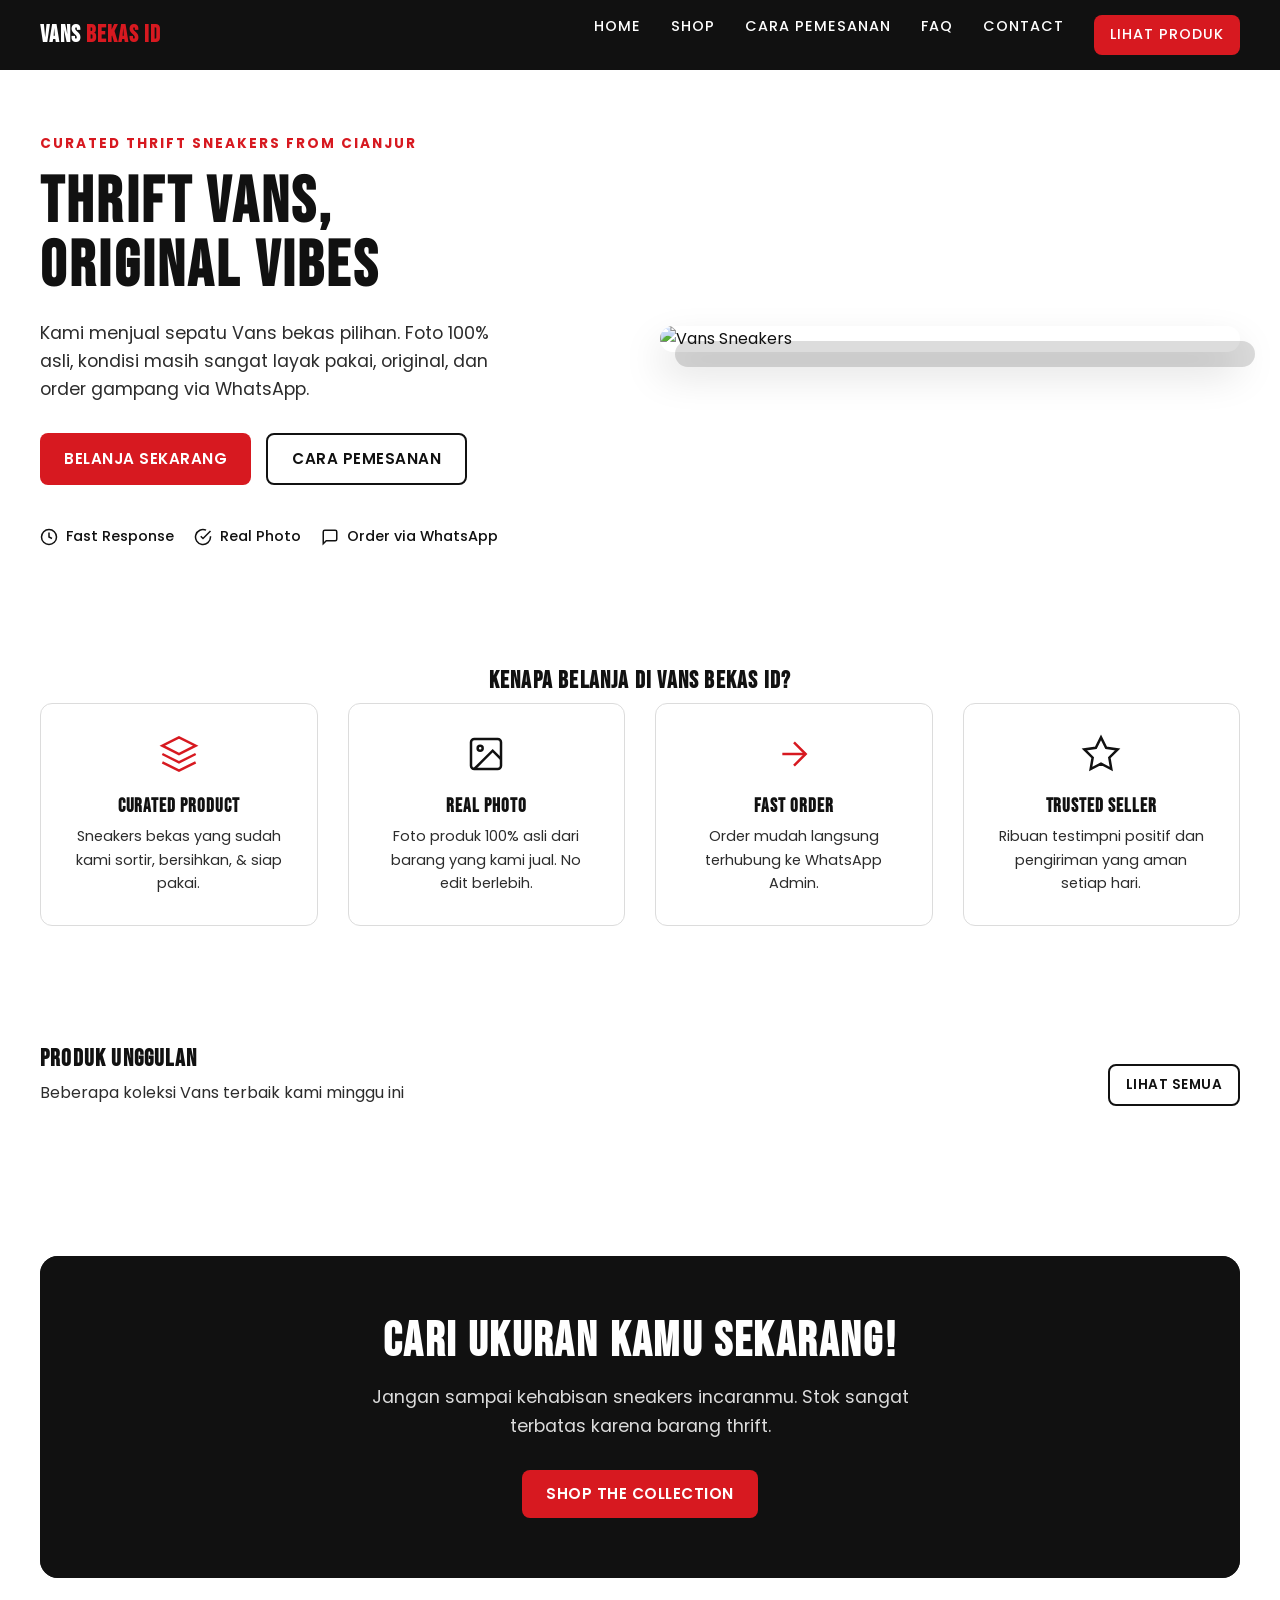
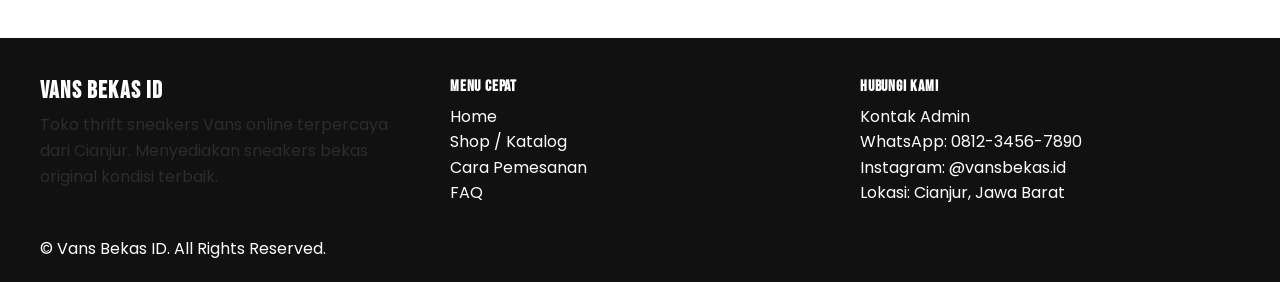
==== index.html @ f14b7392 "first commit" ====
<!DOCTYPE html>
<html lang="id">
<head>
    <meta charset="UTF-8">
    <meta name="viewport" content="width=device-width, initial-scale=1.0">
    <title>Vans Bekas ID | Thrift Vans, Original Vibes</title>
    <!-- CSS -->
    <link rel="stylesheet" href="css/style.css">
    <!-- Alpine JS -->
    <script defer src="https://cdn.jsdelivr.net/npm/alpinejs@3.x.x/dist/cdn.min.js"></script>
</head>
<body x-data="storeApp()" x-init="init()">

    <!-- Navbar -->
    <nav class="navbar">
        <div class="container">
            <a href="index.html" class="nav-logo">VANS <span>BEKAS ID</span></a>
            <div class="nav-links" :class="{'active': isMobileMenuOpen}">
                <a href="index.html">Home</a>
                <a href="shop.html">Shop</a>
                <a href="cara-pemesanan.html">Cara Pemesanan</a>
                <a href="faq.html">FAQ</a>
                <a href="contact.html">Contact</a>
                <a href="shop.html" class="btn btn-primary btn-sm">Lihat Produk</a>
            </div>
            <button class="mobile-menu-btn" @click="isMobileMenuOpen = !isMobileMenuOpen">
                <svg x-show="!isMobileMenuOpen" xmlns="http://www.w3.org/2000/svg" width="24" height="24" viewBox="0 0 24 24" fill="none" stroke="currentColor" stroke-width="2" stroke-linecap="round" stroke-linejoin="round"><line x1="3" y1="12" x2="21" y2="12"></line><line x1="3" y1="6" x2="21" y2="6"></line><line x1="3" y1="18" x2="21" y2="18"></line></svg>
                <svg x-show="isMobileMenuOpen" style="display:none;" xmlns="http://www.w3.org/2000/svg" width="24" height="24" viewBox="0 0 24 24" fill="none" stroke="currentColor" stroke-width="2" stroke-linecap="round" stroke-linejoin="round"><line x1="18" y1="6" x2="6" y2="18"></line><line x1="6" y1="6" x2="18" y2="18"></line></svg>
            </button>
        </div>
    </nav>

    <!-- Hero Section -->
    <section class="section" style="padding-top: 60px;">
        <div class="container" style="display: grid; grid-template-columns: repeat(auto-fit, minmax(300px, 1fr)); gap: 40px; align-items: center;">
            <div class="hero-content">
                <span style="font-size: 0.85rem; font-weight: bold; letter-spacing: 2px; color: var(--color-red);">CURATED THRIFT SNEAKERS FROM CIANJUR</span>
                <h1 style="font-size: 4rem; line-height: 1; margin: 15px 0 20px;">THRIFT VANS,<br>ORIGINAL VIBES</h1>
                <p style="font-size: 1.1rem; margin-bottom: 30px; max-width: 450px;">
                    Kami menjual sepatu Vans bekas pilihan. Foto 100% asli, kondisi masih sangat layak pakai, original, dan order gampang via WhatsApp.
                </p>
                <div style="display: flex; gap: 15px; margin-bottom: 40px; flex-wrap: wrap;">
                    <a href="shop.html" class="btn btn-primary">Belanja Sekarang</a>
                    <a href="cara-pemesanan.html" class="btn btn-outline">Cara Pemesanan</a>
                </div>
                
                <div style="display: flex; gap: 20px; flex-wrap: wrap;">
                    <div style="display: flex; align-items: center; gap: 8px; font-size: 0.9rem; font-weight: 500;">
                        <svg xmlns="http://www.w3.org/2000/svg" width="18" height="18" viewBox="0 0 24 24" fill="none" stroke="currentColor" stroke-width="2"><circle cx="12" cy="12" r="10"></circle><polyline points="12 6 12 12 16 14"></polyline></svg> Fast Response
                    </div>
                    <div style="display: flex; align-items: center; gap: 8px; font-size: 0.9rem; font-weight: 500;">
                        <svg xmlns="http://www.w3.org/2000/svg" width="18" height="18" viewBox="0 0 24 24" fill="none" stroke="currentColor" stroke-width="2"><path d="M22 11.08V12a10 10 0 1 1-5.93-9.14"></path><polyline points="22 4 12 14.01 9 11.01"></polyline></svg> Real Photo
                    </div>
                    <div style="display: flex; align-items: center; gap: 8px; font-size: 0.9rem; font-weight: 500;">
                        <svg xmlns="http://www.w3.org/2000/svg" width="18" height="18" viewBox="0 0 24 24" fill="none" stroke="currentColor" stroke-width="2"><path d="M21 15a2 2 0 0 1-2 2H7l-4 4V5a2 2 0 0 1 2-2h14a2 2 0 0 1 2 2z"></path></svg> Order via WhatsApp
                    </div>
                </div>
            </div>
            
            <div class="hero-image" style="position: relative;">
                <div style="position: absolute; width: 100%; height: 100%; background: var(--color-light-gray); transform: translate(15px, 15px); border-radius: var(--radius-lg); z-index: -1;"></div>
                <img src="https://images.unsplash.com/photo-1525966222134-fcfa99b8ae77?ixlib=rb-4.0.3&auto=format&fit=crop&w=800&q=80" alt="Vans Sneakers" style="border-radius: var(--radius-lg); width: 100%; object-fit: cover; box-shadow: var(--shadow-lg);">
            </div>
        </div>
    </section>

    <!-- Why Choose Us -->
    <section class="section" style="background-color: white;">
        <div class="container text-center">
            <h2 class="mb-3">Kenapa Belanja di Vans Bekas ID?</h2>
            
            <div style="display: grid; grid-template-columns: repeat(auto-fit, minmax(220px, 1fr)); gap: 30px;">
                <div style="padding: 30px; border: 1px solid var(--color-light-gray); border-radius: var(--radius-md);">
                    <svg style="margin-bottom: 15px; color: var(--color-red);" xmlns="http://www.w3.org/2000/svg" width="40" height="40" viewBox="0 0 24 24" fill="none" stroke="currentColor" stroke-width="1.5"><path d="M12 2L2 7l10 5 10-5-10-5z"></path><path d="M2 17l10 5 10-5"></path><path d="M2 12l10 5 10-5"></path></svg>
                    <h3 style="font-size: 1.2rem;">Curated Product</h3>
                    <p style="font-size: 0.9rem;">Sneakers bekas yang sudah kami sortir, bersihkan, & siap pakai.</p>
                </div>
                
                <div style="padding: 30px; border: 1px solid var(--color-light-gray); border-radius: var(--radius-md);">
                    <svg style="margin-bottom: 15px; color: var(--color-black);" xmlns="http://www.w3.org/2000/svg" width="40" height="40" viewBox="0 0 24 24" fill="none" stroke="currentColor" stroke-width="1.5"><rect x="3" y="3" width="18" height="18" rx="2" ry="2"></rect><circle cx="8.5" cy="8.5" r="1.5"></circle><polyline points="21 15 16 10 5 21"></polyline></svg>
                    <h3 style="font-size: 1.2rem;">Real Photo</h3>
                    <p style="font-size: 0.9rem;">Foto produk 100% asli dari barang yang kami jual. No edit berlebih.</p>
                </div>
                
                <div style="padding: 30px; border: 1px solid var(--color-light-gray); border-radius: var(--radius-md);">
                    <svg style="margin-bottom: 15px; color: var(--color-red);" xmlns="http://www.w3.org/2000/svg" width="40" height="40" viewBox="0 0 24 24" fill="none" stroke="currentColor" stroke-width="1.5"><path d="M5 12h14"></path><path d="M12 5l7 7-7 7"></path></svg>
                    <h3 style="font-size: 1.2rem;">Fast Order</h3>
                    <p style="font-size: 0.9rem;">Order mudah langsung terhubung ke WhatsApp Admin.</p>
                </div>
                
                <div style="padding: 30px; border: 1px solid var(--color-light-gray); border-radius: var(--radius-md);">
                    <svg style="margin-bottom: 15px; color: var(--color-black);" xmlns="http://www.w3.org/2000/svg" width="40" height="40" viewBox="0 0 24 24" fill="none" stroke="currentColor" stroke-width="1.5"><polygon points="12 2 15.09 8.26 22 9.27 17 14.14 18.18 21.02 12 17.77 5.82 21.02 7 14.14 2 9.27 8.91 8.26 12 2"></polygon></svg>
                    <h3 style="font-size: 1.2rem;">Trusted Seller</h3>
                    <p style="font-size: 0.9rem;">Ribuan testimpni positif dan pengiriman yang aman setiap hari.</p>
                </div>
            </div>
        </div>
    </section>

    <!-- Featured Products -->
    <section class="section">
        <div class="container">
            <div style="display: flex; justify-content: space-between; align-items: flex-end; margin-bottom: 30px;">
                <div>
                    <h2>Produk Unggulan</h2>
                    <p>Beberapa koleksi Vans terbaik kami minggu ini</p>
                </div>
                <a href="shop.html" class="btn btn-outline btn-sm">Lihat Semua</a>
            </div>
            
            <div style="display: grid; grid-template-columns: repeat(auto-fill, minmax(250px, 1fr)); gap: 25px;">
                <!-- Repeat Start 4 Products -->
                <template x-for="product in products.slice(0, 4)" :key="product.id">
                    <div class="product-card">
                        <div class="product-image-wrapper">
                            <span class="badge" :class="product.status === 'READY' ? 'ready' : 'sold'" x-text="product.status"></span>
                            <img :src="product.image" :alt="product.name">
                        </div>
                        <div class="product-model" x-text="product.model"></div>
                        <h3 class="product-title" x-text="product.name"></h3>
                        
                        <div class="product-meta">
                            <div><small>Size</small><span x-text="product.size"></span></div>
                            <div><small>Kondisi</small><span x-text="product.condition"></span></div>
                        </div>
                        
                        <div class="product-price" x-text="formatPrice(product.price)"></div>
                        
                        <div class="product-actions">
                            <!-- Direct to Shop page -->
                            <a href="shop.html" class="btn btn-outline" style="width: 100%;">Lihat di Shop</a>
                        </div>
                    </div>
                </template>
                <!-- Repeat End -->
            </div>
        </div>
    </section>

    <!-- CTA Banner -->
    <section class="section">
        <div class="container">
            <div style="background-color: var(--color-black); color: white; border-radius: var(--radius-lg); padding: 60px 40px; text-align: center; background-image: url('https://images.unsplash.com/photo-1529810313688-44ea1c2d81d3?ixlib=rb-4.0.3&auto=format&fit=crop&w=1600&q=80'); background-size: cover; background-position: center; position: relative; z-index: 1;">
                <div style="position: absolute; top: 0; left: 0; width: 100%; height: 100%; background-color: rgba(17,17,17, 0.85); border-radius: var(--radius-lg); z-index: -1;"></div>
                <h2 style="font-size: 3rem; margin-bottom: 15px; color: white;">CARI UKURAN KAMU SEKARANG!</h2>
                <p style="font-size: 1.1rem; color: var(--color-light-gray); max-width: 600px; margin: 0 auto 30px;">Jangan sampai kehabisan sneakers incaranmu. Stok sangat terbatas karena barang thrift.</p>
                <a href="shop.html" class="btn btn-primary">SHOP THE COLLECTION</a>
            </div>
        </div>
    </section>

    <!-- Footer -->
    <footer>
        <div class="container">
            <div class="footer-grid">
                <div class="footer-brand">
                    <h2>VANS <span>BEKAS ID</span></h2>
                    <p>Toko thrift sneakers Vans online terpercaya dari Cianjur. Menyediakan sneakers bekas original kondisi terbaik.</p>
                </div>
                
                <div class="footer-links">
                    <h4>Menu Cepat</h4>
                    <ul>
                        <li><a href="index.html">Home</a></li>
                        <li><a href="shop.html">Shop / Katalog</a></li>
                        <li><a href="cara-pemesanan.html">Cara Pemesanan</a></li>
                        <li><a href="faq.html">FAQ</a></li>
                    </ul>
                </div>
                
                <div class="footer-links">
                    <h4>Hubungi Kami</h4>
                    <ul>
                        <li><a href="contact.html">Kontak Admin</a></li>
                        <li><a href="#">WhatsApp: 0812-3456-7890</a></li>
                        <li><a href="#">Instagram: @vansbekas.id</a></li>
                        <li><a href="#">Lokasi: Cianjur, Jawa Barat</a></li>
                    </ul>
                </div>
            </div>
            
            <div class="footer-bottom">
                &copy; <span x-text="new Date().getFullYear()"></span> Vans Bekas ID. All Rights Reserved.
            </div>
        </div>
    </footer>

    <!-- Scripts -->
    <script src="js/products.js"></script>
    <script src="js/app.js"></script>
</body>
</html>
---- css/style.css ----
/* 
  Vans Bekas ID - Global Stylesheet
  Clean Vintage Streetwear Store
  Mobile-First Design
*/

@import url('https://fonts.googleapis.com/css2?family=Bebas+Neue&family=Poppins:wght@300;400;500;600;700&display=swap');

:root {
  --color-black: #111111;
  --color-bone: #F7F4EE;
  --color-red: #D71920;
  --color-white: #ffffff;
  --color-dark-gray: #2C2C2C;
  --color-light-gray: #DCDCDC;
  --color-offwhite: #F9F9F9;
  
  --font-heading: 'Bebas Neue', sans-serif;
  --font-body: 'Poppins', sans-serif;
  
  --radius-sm: 8px;
  --radius-md: 12px;
  --radius-lg: 18px;
  
  --shadow-sm: 0 4px 6px rgba(0, 0, 0, 0.05);
  --shadow-md: 0 10px 20px rgba(0, 0, 0, 0.08);
  --shadow-lg: 0 20px 40px rgba(0, 0, 0, 0.15);
  --shadow-floating: 0 10px 30px rgba(0, 0, 0, 0.2);
  
  --nav-height: 70px;
}

/* Base Reset */
*, *::before, *::after {
  box-sizing: border-box;
  margin: 0;
  padding: 0;
}

html, body {
  overflow-x: hidden;
  scroll-behavior: smooth;
}

body {
  font-family: var(--font-body);
  background-color: var(--color-white);
  color: var(--color-black);
  line-height: 1.6;
  -webkit-font-smoothing: antialiased;
}

h1, h2, h3, h4, h5, h6 {
  font-family: var(--font-heading);
  line-height: 1.1;
  text-transform: uppercase;
  letter-spacing: 0.05em;
  margin-bottom: 0.5rem;
}

p {
  color: var(--color-dark-gray);
}

a {
  color: inherit;
  text-decoration: none;
  transition: all 0.3s ease;
}

img {
  max-width: 100%;
  height: auto;
  display: block;
  object-fit: cover;
}

ul {
  list-style: none;
}

button, input, select, textarea {
  font-family: inherit;
}

button {
  cursor: pointer;
  border: none;
  background: none;
}

/* Layout Containers */
.container {
  width: min(100% - 24px, 1200px);
  margin-inline: auto;
}

.section {
  padding: 40px 0;
}

.pt-0 { padding-top: 0 !important; }
.mb-1 { margin-bottom: 1rem !important; }
.mb-2 { margin-bottom: 2rem !important; }
.mb-4 { margin-bottom: 3rem !important; }
.mt-2 { margin-top: 2rem !important; }
.text-center { text-align: center; }
.bg-offwhite { background-color: var(--color-bone); }

/* Buttons */
.btn {
  display: inline-flex;
  align-items: center;
  justify-content: center;
  padding: 12px 24px;
  font-weight: 600;
  font-size: 0.95rem;
  border-radius: var(--radius-sm);
  transition: all 0.3s ease;
  text-transform: uppercase;
  letter-spacing: 0.5px;
  min-height: 48px; /* Mobile friendly */
}

.btn-primary {
  background-color: var(--color-red);
  color: white;
}

.btn-primary:hover {
  background-color: #b0141a;
  transform: translateY(-2px);
}

.btn-black {
  background-color: var(--color-black);
  color: white;
}

.btn-black:hover {
  background-color: #333;
  transform: translateY(-2px);
}

.btn-outline {
  border: 2px solid var(--color-black);
  color: var(--color-black);
  background-color: transparent;
}

.btn-outline:hover {
  background-color: var(--color-black);
  color: white;
}

.btn-sm {
  padding: 8px 16px;
  font-size: 0.85rem;
  min-height: 38px;
}

.btn-full {
  width: 100%;
}

/* Badges */
.badge {
  padding: 4px 10px;
  font-size: 0.7rem;
  font-weight: bold;
  border-radius: 4px;
  text-transform: uppercase;
}
.badge.ready { background-color: var(--color-black); color: white; }
.badge.sold { background-color: var(--color-red); color: white; }

/* Navbar */
.navbar {
  position: sticky;
  top: 0;
  background-color: var(--color-black);
  color: white;
  z-index: 1000;
  height: var(--nav-height);
  display: flex;
  align-items: center;
}

.navbar .container {
  display: flex;
  justify-content: space-between;
  align-items: center;
}

.nav-actions {
  display: flex;
  align-items: center;
  gap: 15px;
}

.nav-logo {
  font-family: var(--font-heading);
  font-size: 1.5rem;
  font-weight: bold;
  letter-spacing: 1px;
}
.nav-logo span { color: var(--color-red); }

.nav-links {
  position: fixed;
  top: 0;
  left: -100%;
  width: 80%;
  height: 100vh;
  background-color: var(--color-black);
  display: flex;
  flex-direction: column;
  padding: 80px 30px;
  gap: 20px;
  transition: left 0.3s ease;
  z-index: 1100;
  box-shadow: 10px 0 30px rgba(0,0,0,0.5);
}

.nav-links.active {
  left: 0;
}

.nav-links a {
  font-size: 1.4rem;
  font-family: var(--font-heading);
  font-weight: 500;
  text-transform: uppercase;
  color: white;
  letter-spacing: 1px;
}

.nav-overlay {
  position: fixed;
  top: 0; left: 0; width: 100%; height: 100%;
  background: rgba(0,0,0,0.7);
  z-index: 1050;
  display: none;
}
.nav-overlay.active { display: block; }

.mobile-menu-btn {
  display: block;
  color: white;
  z-index: 1200;
}

/* Hero Section */
.hero-section {
  background-color: var(--color-black);
  color: white;
  padding: 60px 0;
  text-align: center;
}

.hero-section h1 {
  font-size: 2.5rem;
  margin-bottom: 15px;
}

.hero-section p {
  color: var(--color-light-gray);
  max-width: 600px;
  margin: 0 auto;
  font-size: 0.95rem;
}

@media (min-width: 768px) {
  .hero-section { padding: 80px 0; }
  .hero-section h1 { font-size: 4rem; }
  .hero-section p { font-size: 1.1rem; }
}

/* Filters */
.filter-bar {
  background: white;
  padding: 20px;
  border-radius: var(--radius-md);
  border: 1px solid var(--color-light-gray);
  display: flex;
  flex-direction: column;
  gap: 15px;
  margin-bottom: 30px;
}

.filter-bar input, .filter-bar select {
  width: 100%;
  padding: 12px;
  border: 1px solid var(--color-light-gray);
  border-radius: var(--radius-sm);
  font-size: 16px; /* Prevent iOS zoom */
}

/* Product Grid */
.products-grid {
  display: grid;
  grid-template-columns: 1fr;
  gap: 20px;
}

.product-card {
  background: white;
  border: 1px solid var(--color-light-gray);
  border-radius: var(--radius-md);
  padding: 15px;
  display: flex;
  flex-direction: column;
  height: 100%;
  transition: transform 0.3s ease;
}

.product-image-wrapper {
  position: relative;
  aspect-ratio: 1/1;
  background-color: var(--color-offwhite);
  border-radius: var(--radius-sm);
  overflow: hidden;
  margin-bottom: 15px;
}

.product-image-wrapper img {
  width: 100%;
  height: 100%;
  object-fit: cover;
}

.product-title {
  font-size: 1.25rem;
  margin: 5px 0;
  line-height: 1.2;
}

.product-model {
  font-size: 0.75rem;
  color: var(--color-dark-gray);
  font-weight: 600;
}

.product-meta {
  display: flex;
  justify-content: space-between;
  font-size: 0.8rem;
  background: var(--color-bone);
  padding: 8px 12px;
  border-radius: 6px;
  margin-top: 10px;
}

.product-price {
  font-family: var(--font-heading);
  font-size: 1.5rem;
  color: var(--color-red);
  margin: 15px 0;
  margin-top: auto;
}

.product-actions {
  display: grid;
  grid-template-columns: 1fr 1fr;
  gap: 10px;
}

/* Checkout Layout */
.checkout-layout {
  display: grid;
  grid-template-columns: 1fr;
  gap: 20px;
}

.checkout-card {
  background: white;
  border: 1px solid var(--color-light-gray);
  border-radius: var(--radius-md);
  overflow: hidden;
}

.card-header {
  padding: 15px 20px;
  background: var(--color-bone);
  border-bottom: 1px solid var(--color-light-gray);
}

.card-body {
  padding: 20px;
}

.form-group {
  margin-bottom: 15px;
}

.form-group label {
  display: block;
  font-size: 0.85rem;
  font-weight: 600;
  margin-bottom: 6px;
}

.form-group input, .form-group textarea {
  width: 100%;
  padding: 12px;
  border: 1px solid var(--color-light-gray);
  border-radius: var(--radius-sm);
  font-size: 16px;
}

/* Map */
.map-container {
  height: 300px;
  width: 100%;
  background: #eee;
  border-radius: var(--radius-sm);
  margin-bottom: 15px;
  border: 1px solid var(--color-light-gray);
  position: relative;
  z-index: 1;
}

.map-status-overlay {
    position: absolute;
    top: 0; left: 0; width: 100%; height: 100%;
    background: rgba(255,255,255,0.7);
    z-index: 10;
    display: none;
    align-items: center;
    justify-content: center;
    backdrop-filter: blur(2px);
}

/* Order Summary */
.order-item {
  display: flex;
  gap: 12px;
  padding: 12px 0;
  border-bottom: 1px dashed var(--color-light-gray);
  position: relative;
}

.item-img {
  width: 60px;
  height: 60px;
  border-radius: 6px;
  object-fit: cover;
}

.item-info {
  flex: 1;
}

.item-info h4 {
  font-family: var(--font-body);
  font-size: 0.9rem;
  margin-bottom: 2px;
  text-transform: none;
}

/* Sidebar Cart */
.cart-panel {
  position: fixed;
  top: 0;
  right: -100%;
  width: 100%;
  height: 100%;
  background: white;
  z-index: 2000;
  display: flex;
  flex-direction: column;
  transition: right 0.3s ease;
}

.cart-panel.open {
  right: 0;
}

.cart-header {
  padding: 20px;
  background: var(--color-black);
  color: white;
  display: flex;
  justify-content: space-between;
  align-items: center;
}

.cart-body {
  flex: 1;
  padding: 20px;
  overflow-y: auto;
}

.cart-footer {
  padding: 20px;
  border-top: 1px solid var(--color-light-gray);
  background: var(--color-bone);
}

/* Toast */
.toast-card {
  position: fixed;
  bottom: 20px;
  left: 20px;
  right: 20px;
  background: white;
  padding: 15px;
  border-radius: var(--radius-md);
  box-shadow: var(--shadow-lg);
  display: flex;
  justify-content: space-between;
  align-items: center;
  z-index: 3000;
  border-left: 6px solid var(--color-red);
}

/* Floating Cart */
.floating-cart {
  position: fixed;
  bottom: 0;
  left: 0;
  width: 100%;
  background: var(--color-black);
  color: white;
  padding: 15px 20px;
  display: flex;
  justify-content: space-between;
  align-items: center;
  z-index: 900;
  transform: translateY(100%);
  transition: transform 0.3s ease;
}

.floating-cart.visible {
  transform: translateY(0);
}

/* Footer */
footer {
  background: var(--color-black);
  color: white;
  padding: 40px 0 20px;
  margin-top: auto;
}

.footer-grid {
  display: grid;
  grid-template-columns: 1fr;
  gap: 30px;
  margin-bottom: 30px;
}

/* BREAKPOINT >= 480px (Large Mobile) */
@media (min-width: 480px) {
  .section { padding: 60px 0; }
  .products-grid { grid-template-columns: repeat(2, 1fr); }
  .floating-cart {
    width: auto;
    left: auto;
    right: 20px;
    bottom: 20px;
    border-radius: var(--radius-md);
    gap: 30px;
  }
}

/* BREAKPOINT >= 768px (Tablet) */
@media (min-width: 768px) {
  .nav-links {
    position: static;
    flex-direction: row;
    height: auto;
    width: auto;
    padding: 0;
    gap: 30px;
    background: transparent;
    box-shadow: none;
  }
  .nav-links a { font-size: 0.9rem; font-family: var(--font-body); }
  .mobile-menu-btn { display: none; }
  .nav-overlay { display: none !important; }
  
  .filter-bar {
    flex-direction: row;
    flex-wrap: wrap;
  }
  .filter-bar div { flex: 1; min-width: 200px; }
  .filter-bar select { width: auto; }

  .products-grid { grid-template-columns: repeat(3, 1fr); }
  
  .footer-grid { grid-template-columns: repeat(3, 1fr); }
  
  .cart-panel {
    width: 400px;
    right: -400px;
  }
}

/* BREAKPOINT >= 1024px (Desktop) */
@media (min-width: 1024px) {
  .products-grid { grid-template-columns: repeat(4, 1fr); }
  
  .checkout-layout {
    grid-template-columns: 1.1fr 0.9fr;
    align-items: start;
  }
  
  .sticky-summary {
    position: sticky;
    top: calc(var(--nav-height) + 20px);
  }
}

/* Modal Desktop */
.modal-overlay {
  position: fixed;
  top: 0; left: 0; width: 100%; height: 100%;
  background: rgba(0,0,0,0.8);
  display: flex;
  align-items: center;
  justify-content: center;
  z-index: 2500;
  opacity: 0;
  visibility: hidden;
  transition: 0.3s;
}
.modal-overlay.open { opacity: 1; visibility: visible; }

.modal-content {
  background: white;
  width: min(100% - 40px, 900px);
  max-height: 90vh;
  border-radius: var(--radius-lg);
  overflow-y: auto;
  display: grid;
  grid-template-columns: 1fr;
}

@media (min-width: 768px) {
  .modal-content { grid-template-columns: 1fr 1fr; }
}

.modal-gallery { padding: 20px; background: var(--color-bone); }
.modal-details { padding: 30px; }
.modal-close { position: absolute; top: 15px; right: 15px; background: white; width: 40px; height: 40px; border-radius: 50%; display: flex; align-items: center; justify-content: center; box-shadow: var(--shadow-sm); z-index: 10; }
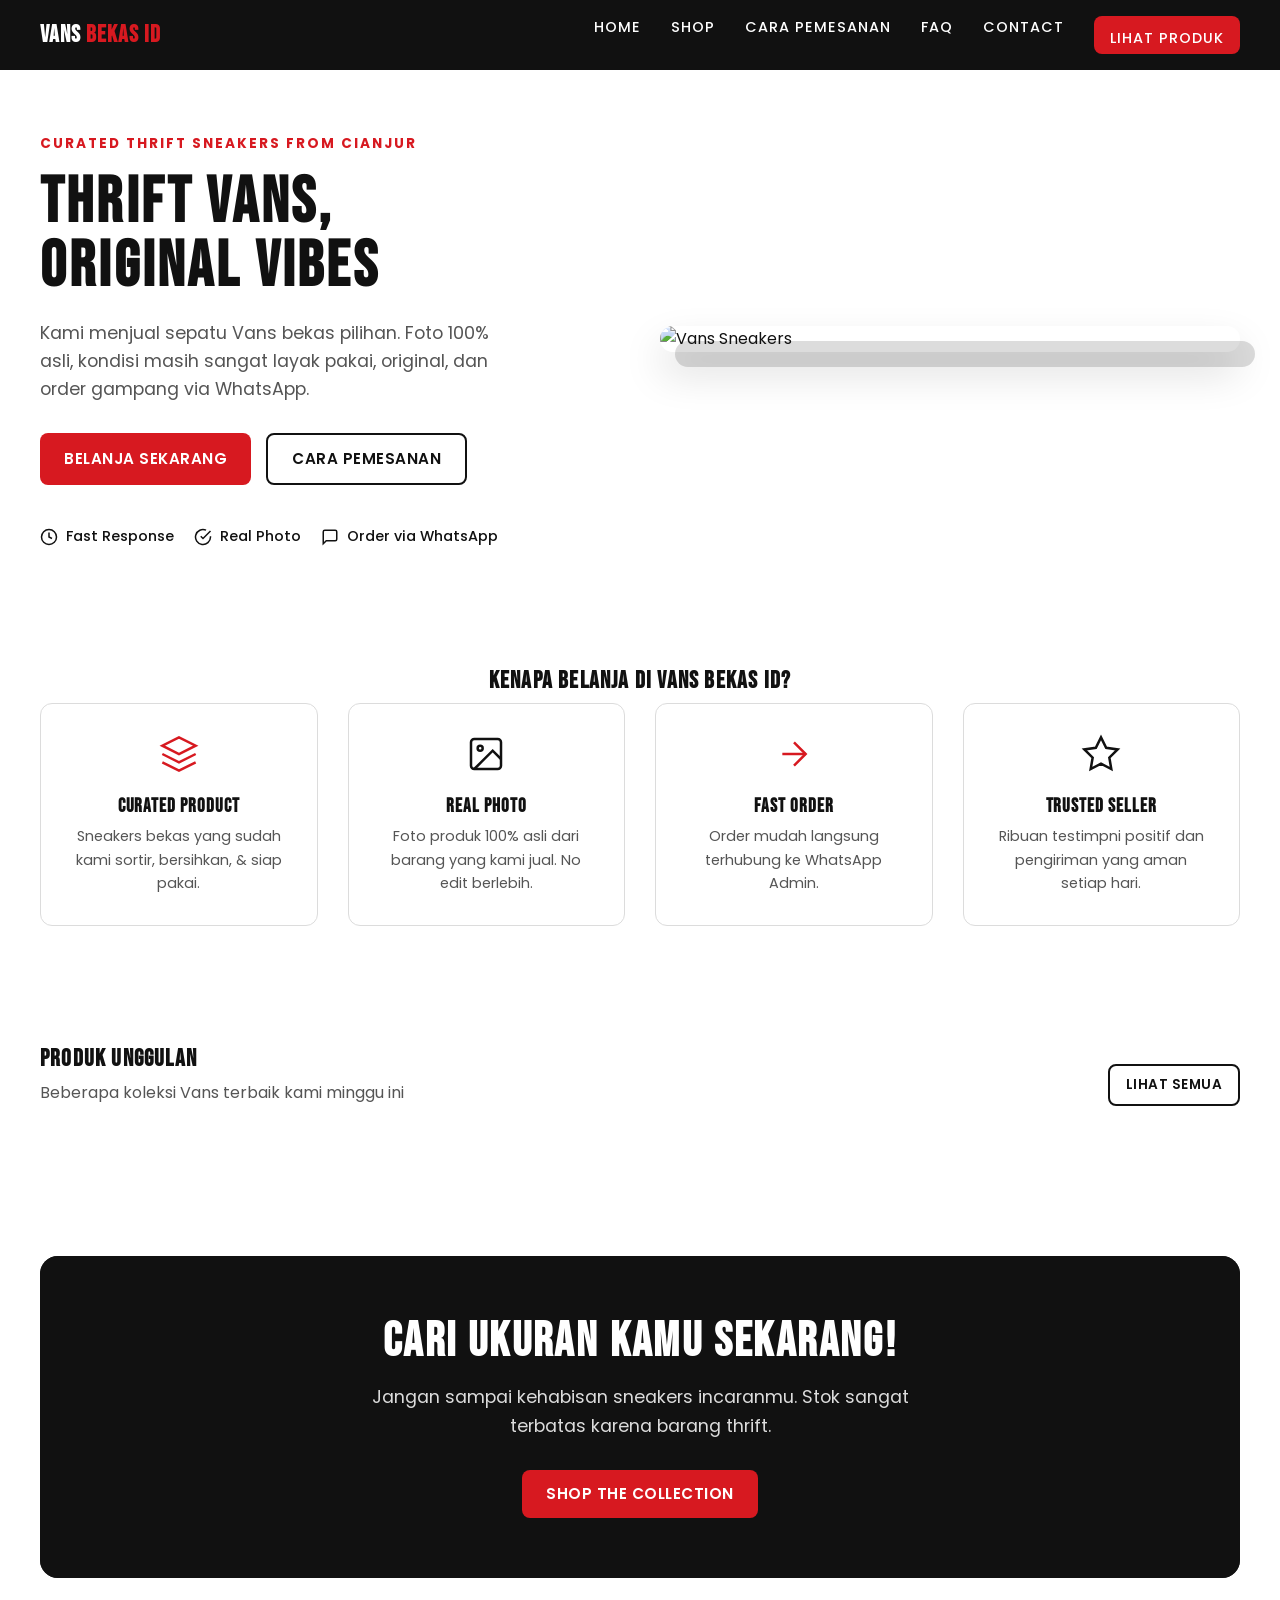
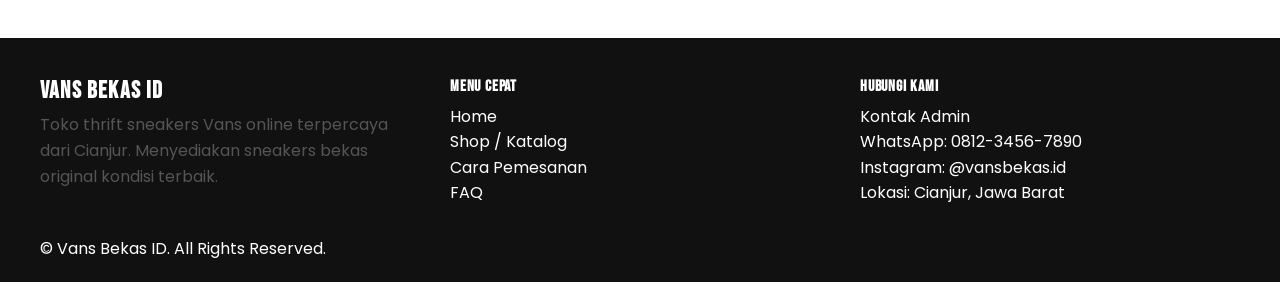
==== commit 1bf0b472: "Penyesuaian UI" ====
--- a/index.html
+++ b/index.html
@@ -1,5 +1,6 @@
 <!DOCTYPE html>
 <html lang="id">
+
 <head>
     <meta charset="UTF-8">
     <meta name="viewport" content="width=device-width, initial-scale=1.0">
@@ -9,57 +10,91 @@
     <!-- Alpine JS -->
     <script defer src="https://cdn.jsdelivr.net/npm/alpinejs@3.x.x/dist/cdn.min.js"></script>
 </head>
+
 <body x-data="storeApp()" x-init="init()">
+
+    <!-- Navbar Overlay -->
+    <div class="nav-overlay" :class="{'active': isMobileMenuOpen}" @click="closeMobileMenu()"></div>
 
     <!-- Navbar -->
     <nav class="navbar">
         <div class="container">
             <a href="index.html" class="nav-logo">VANS <span>BEKAS ID</span></a>
             <div class="nav-links" :class="{'active': isMobileMenuOpen}">
-                <a href="index.html">Home</a>
-                <a href="shop.html">Shop</a>
-                <a href="cara-pemesanan.html">Cara Pemesanan</a>
-                <a href="faq.html">FAQ</a>
-                <a href="contact.html">Contact</a>
-                <a href="shop.html" class="btn btn-primary btn-sm">Lihat Produk</a>
-            </div>
-            <button class="mobile-menu-btn" @click="isMobileMenuOpen = !isMobileMenuOpen">
-                <svg x-show="!isMobileMenuOpen" xmlns="http://www.w3.org/2000/svg" width="24" height="24" viewBox="0 0 24 24" fill="none" stroke="currentColor" stroke-width="2" stroke-linecap="round" stroke-linejoin="round"><line x1="3" y1="12" x2="21" y2="12"></line><line x1="3" y1="6" x2="21" y2="6"></line><line x1="3" y1="18" x2="21" y2="18"></line></svg>
-                <svg x-show="isMobileMenuOpen" style="display:none;" xmlns="http://www.w3.org/2000/svg" width="24" height="24" viewBox="0 0 24 24" fill="none" stroke="currentColor" stroke-width="2" stroke-linecap="round" stroke-linejoin="round"><line x1="18" y1="6" x2="6" y2="18"></line><line x1="6" y1="6" x2="18" y2="18"></line></svg>
+                <a href="index.html" @click="closeMobileMenu()">Home</a>
+                <a href="shop.html" @click="closeMobileMenu()">Shop</a>
+                <a href="cara-pemesanan.html" @click="closeMobileMenu()">Cara Pemesanan</a>
+                <a href="faq.html" @click="closeMobileMenu()">FAQ</a>
+                <a href="contact.html" @click="closeMobileMenu()">Contact</a>
+                <a href="shop.html" class="btn btn-primary btn-sm" @click="closeMobileMenu()">Lihat Produk</a>
+            </div>
+            <button class="mobile-menu-btn" @click="toggleMobileMenu()">
+                <svg x-show="!isMobileMenuOpen" xmlns="http://www.w3.org/2000/svg" width="24" height="24"
+                    viewBox="0 0 24 24" fill="none" stroke="currentColor" stroke-width="2" stroke-linecap="round"
+                    stroke-linejoin="round">
+                    <line x1="3" y1="12" x2="21" y2="12"></line>
+                    <line x1="3" y1="6" x2="21" y2="6"></line>
+                    <line x1="3" y1="18" x2="21" y2="18"></line>
+                </svg>
+                <svg x-show="isMobileMenuOpen" style="display:none;" xmlns="http://www.w3.org/2000/svg" width="24"
+                    height="24" viewBox="0 0 24 24" fill="none" stroke="currentColor" stroke-width="2"
+                    stroke-linecap="round" stroke-linejoin="round">
+                    <line x1="18" y1="6" x2="6" y2="18"></line>
+                    <line x1="6" y1="6" x2="18" y2="18"></line>
+                </svg>
             </button>
         </div>
     </nav>
 
     <!-- Hero Section -->
     <section class="section" style="padding-top: 60px;">
-        <div class="container" style="display: grid; grid-template-columns: repeat(auto-fit, minmax(300px, 1fr)); gap: 40px; align-items: center;">
+        <div class="container"
+            style="display: grid; grid-template-columns: repeat(auto-fit, minmax(300px, 1fr)); gap: 40px; align-items: center;">
             <div class="hero-content">
-                <span style="font-size: 0.85rem; font-weight: bold; letter-spacing: 2px; color: var(--color-red);">CURATED THRIFT SNEAKERS FROM CIANJUR</span>
+                <span
+                    style="font-size: 0.85rem; font-weight: bold; letter-spacing: 2px; color: var(--color-red);">CURATED
+                    THRIFT SNEAKERS FROM CIANJUR</span>
                 <h1 style="font-size: 4rem; line-height: 1; margin: 15px 0 20px;">THRIFT VANS,<br>ORIGINAL VIBES</h1>
                 <p style="font-size: 1.1rem; margin-bottom: 30px; max-width: 450px;">
-                    Kami menjual sepatu Vans bekas pilihan. Foto 100% asli, kondisi masih sangat layak pakai, original, dan order gampang via WhatsApp.
+                    Kami menjual sepatu Vans bekas pilihan. Foto 100% asli, kondisi masih sangat layak pakai, original,
+                    dan order gampang via WhatsApp.
                 </p>
                 <div style="display: flex; gap: 15px; margin-bottom: 40px; flex-wrap: wrap;">
                     <a href="shop.html" class="btn btn-primary">Belanja Sekarang</a>
                     <a href="cara-pemesanan.html" class="btn btn-outline">Cara Pemesanan</a>
                 </div>
-                
+
                 <div style="display: flex; gap: 20px; flex-wrap: wrap;">
                     <div style="display: flex; align-items: center; gap: 8px; font-size: 0.9rem; font-weight: 500;">
-                        <svg xmlns="http://www.w3.org/2000/svg" width="18" height="18" viewBox="0 0 24 24" fill="none" stroke="currentColor" stroke-width="2"><circle cx="12" cy="12" r="10"></circle><polyline points="12 6 12 12 16 14"></polyline></svg> Fast Response
+                        <svg xmlns="http://www.w3.org/2000/svg" width="18" height="18" viewBox="0 0 24 24" fill="none"
+                            stroke="currentColor" stroke-width="2">
+                            <circle cx="12" cy="12" r="10"></circle>
+                            <polyline points="12 6 12 12 16 14"></polyline>
+                        </svg> Fast Response
                     </div>
                     <div style="display: flex; align-items: center; gap: 8px; font-size: 0.9rem; font-weight: 500;">
-                        <svg xmlns="http://www.w3.org/2000/svg" width="18" height="18" viewBox="0 0 24 24" fill="none" stroke="currentColor" stroke-width="2"><path d="M22 11.08V12a10 10 0 1 1-5.93-9.14"></path><polyline points="22 4 12 14.01 9 11.01"></polyline></svg> Real Photo
+                        <svg xmlns="http://www.w3.org/2000/svg" width="18" height="18" viewBox="0 0 24 24" fill="none"
+                            stroke="currentColor" stroke-width="2">
+                            <path d="M22 11.08V12a10 10 0 1 1-5.93-9.14"></path>
+                            <polyline points="22 4 12 14.01 9 11.01"></polyline>
+                        </svg> Real Photo
                     </div>
                     <div style="display: flex; align-items: center; gap: 8px; font-size: 0.9rem; font-weight: 500;">
-                        <svg xmlns="http://www.w3.org/2000/svg" width="18" height="18" viewBox="0 0 24 24" fill="none" stroke="currentColor" stroke-width="2"><path d="M21 15a2 2 0 0 1-2 2H7l-4 4V5a2 2 0 0 1 2-2h14a2 2 0 0 1 2 2z"></path></svg> Order via WhatsApp
+                        <svg xmlns="http://www.w3.org/2000/svg" width="18" height="18" viewBox="0 0 24 24" fill="none"
+                            stroke="currentColor" stroke-width="2">
+                            <path d="M21 15a2 2 0 0 1-2 2H7l-4 4V5a2 2 0 0 1 2-2h14a2 2 0 0 1 2 2z"></path>
+                        </svg> Order via WhatsApp
                     </div>
                 </div>
             </div>
-            
+
             <div class="hero-image" style="position: relative;">
-                <div style="position: absolute; width: 100%; height: 100%; background: var(--color-light-gray); transform: translate(15px, 15px); border-radius: var(--radius-lg); z-index: -1;"></div>
-                <img src="https://images.unsplash.com/photo-1525966222134-fcfa99b8ae77?ixlib=rb-4.0.3&auto=format&fit=crop&w=800&q=80" alt="Vans Sneakers" style="border-radius: var(--radius-lg); width: 100%; object-fit: cover; box-shadow: var(--shadow-lg);">
+                <div
+                    style="position: absolute; width: 100%; height: 100%; background: var(--color-light-gray); transform: translate(15px, 15px); border-radius: var(--radius-lg); z-index: -1;">
+                </div>
+                <img src="https://images.unsplash.com/photo-1525966222134-fcfa99b8ae77?ixlib=rb-4.0.3&auto=format&fit=crop&w=800&q=80"
+                    alt="Vans Sneakers"
+                    style="border-radius: var(--radius-lg); width: 100%; object-fit: cover; box-shadow: var(--shadow-lg);">
             </div>
         </div>
     </section>
@@ -68,28 +103,48 @@
     <section class="section" style="background-color: white;">
         <div class="container text-center">
             <h2 class="mb-3">Kenapa Belanja di Vans Bekas ID?</h2>
-            
+
             <div style="display: grid; grid-template-columns: repeat(auto-fit, minmax(220px, 1fr)); gap: 30px;">
                 <div style="padding: 30px; border: 1px solid var(--color-light-gray); border-radius: var(--radius-md);">
-                    <svg style="margin-bottom: 15px; color: var(--color-red);" xmlns="http://www.w3.org/2000/svg" width="40" height="40" viewBox="0 0 24 24" fill="none" stroke="currentColor" stroke-width="1.5"><path d="M12 2L2 7l10 5 10-5-10-5z"></path><path d="M2 17l10 5 10-5"></path><path d="M2 12l10 5 10-5"></path></svg>
+                    <svg style="margin-bottom: 15px; color: var(--color-red);" xmlns="http://www.w3.org/2000/svg"
+                        width="40" height="40" viewBox="0 0 24 24" fill="none" stroke="currentColor" stroke-width="1.5">
+                        <path d="M12 2L2 7l10 5 10-5-10-5z"></path>
+                        <path d="M2 17l10 5 10-5"></path>
+                        <path d="M2 12l10 5 10-5"></path>
+                    </svg>
                     <h3 style="font-size: 1.2rem;">Curated Product</h3>
                     <p style="font-size: 0.9rem;">Sneakers bekas yang sudah kami sortir, bersihkan, & siap pakai.</p>
                 </div>
-                
+
                 <div style="padding: 30px; border: 1px solid var(--color-light-gray); border-radius: var(--radius-md);">
-                    <svg style="margin-bottom: 15px; color: var(--color-black);" xmlns="http://www.w3.org/2000/svg" width="40" height="40" viewBox="0 0 24 24" fill="none" stroke="currentColor" stroke-width="1.5"><rect x="3" y="3" width="18" height="18" rx="2" ry="2"></rect><circle cx="8.5" cy="8.5" r="1.5"></circle><polyline points="21 15 16 10 5 21"></polyline></svg>
+                    <svg style="margin-bottom: 15px; color: var(--color-black);" xmlns="http://www.w3.org/2000/svg"
+                        width="40" height="40" viewBox="0 0 24 24" fill="none" stroke="currentColor" stroke-width="1.5">
+                        <rect x="3" y="3" width="18" height="18" rx="2" ry="2"></rect>
+                        <circle cx="8.5" cy="8.5" r="1.5"></circle>
+                        <polyline points="21 15 16 10 5 21"></polyline>
+                    </svg>
                     <h3 style="font-size: 1.2rem;">Real Photo</h3>
-                    <p style="font-size: 0.9rem;">Foto produk 100% asli dari barang yang kami jual. No edit berlebih.</p>
-                </div>
-                
+                    <p style="font-size: 0.9rem;">Foto produk 100% asli dari barang yang kami jual. No edit berlebih.
+                    </p>
+                </div>
+
                 <div style="padding: 30px; border: 1px solid var(--color-light-gray); border-radius: var(--radius-md);">
-                    <svg style="margin-bottom: 15px; color: var(--color-red);" xmlns="http://www.w3.org/2000/svg" width="40" height="40" viewBox="0 0 24 24" fill="none" stroke="currentColor" stroke-width="1.5"><path d="M5 12h14"></path><path d="M12 5l7 7-7 7"></path></svg>
+                    <svg style="margin-bottom: 15px; color: var(--color-red);" xmlns="http://www.w3.org/2000/svg"
+                        width="40" height="40" viewBox="0 0 24 24" fill="none" stroke="currentColor" stroke-width="1.5">
+                        <path d="M5 12h14"></path>
+                        <path d="M12 5l7 7-7 7"></path>
+                    </svg>
                     <h3 style="font-size: 1.2rem;">Fast Order</h3>
                     <p style="font-size: 0.9rem;">Order mudah langsung terhubung ke WhatsApp Admin.</p>
                 </div>
-                
+
                 <div style="padding: 30px; border: 1px solid var(--color-light-gray); border-radius: var(--radius-md);">
-                    <svg style="margin-bottom: 15px; color: var(--color-black);" xmlns="http://www.w3.org/2000/svg" width="40" height="40" viewBox="0 0 24 24" fill="none" stroke="currentColor" stroke-width="1.5"><polygon points="12 2 15.09 8.26 22 9.27 17 14.14 18.18 21.02 12 17.77 5.82 21.02 7 14.14 2 9.27 8.91 8.26 12 2"></polygon></svg>
+                    <svg style="margin-bottom: 15px; color: var(--color-black);" xmlns="http://www.w3.org/2000/svg"
+                        width="40" height="40" viewBox="0 0 24 24" fill="none" stroke="currentColor" stroke-width="1.5">
+                        <polygon
+                            points="12 2 15.09 8.26 22 9.27 17 14.14 18.18 21.02 12 17.77 5.82 21.02 7 14.14 2 9.27 8.91 8.26 12 2">
+                        </polygon>
+                    </svg>
                     <h3 style="font-size: 1.2rem;">Trusted Seller</h3>
                     <p style="font-size: 0.9rem;">Ribuan testimpni positif dan pengiriman yang aman setiap hari.</p>
                 </div>
@@ -107,28 +162,34 @@
                 </div>
                 <a href="shop.html" class="btn btn-outline btn-sm">Lihat Semua</a>
             </div>
-            
-            <div style="display: grid; grid-template-columns: repeat(auto-fill, minmax(250px, 1fr)); gap: 25px;">
+
+            <div class="products-grid">
                 <!-- Repeat Start 4 Products -->
                 <template x-for="product in products.slice(0, 4)" :key="product.id">
-                    <div class="product-card">
-                        <div class="product-image-wrapper">
-                            <span class="badge" :class="product.status === 'READY' ? 'ready' : 'sold'" x-text="product.status"></span>
+                    <div class="product-card" :class="{'is-sold': product.status === 'SOLD'}">
+                        <div class="product-media">
+                            <div class="product-badges">
+                                <span class="badge" :class="product.status === 'READY' ? 'ready' : 'sold'"
+                                    x-text="product.status"></span>
+                                <span class="badge condition" x-text="product.condition"></span>
+                            </div>
                             <img :src="product.image" :alt="product.name">
                         </div>
-                        <div class="product-model" x-text="product.model"></div>
-                        <h3 class="product-title" x-text="product.name"></h3>
-                        
-                        <div class="product-meta">
-                            <div><small>Size</small><span x-text="product.size"></span></div>
-                            <div><small>Kondisi</small><span x-text="product.condition"></span></div>
-                        </div>
-                        
-                        <div class="product-price" x-text="formatPrice(product.price)"></div>
-                        
-                        <div class="product-actions">
-                            <!-- Direct to Shop page -->
-                            <a href="shop.html" class="btn btn-outline" style="width: 100%;">Lihat di Shop</a>
+
+                        <div class="product-body">
+                            <div class="product-model" x-text="product.model"></div>
+                            <h3 class="product-title" x-text="product.name"></h3>
+
+                            <div class="product-meta">
+                                <div><small>Size</small><span x-text="product.size"></span></div>
+                                <div><small>Kondisi</small><span x-text="product.condition"></span></div>
+                            </div>
+
+                            <div class="product-price" x-text="formatPrice(product.price)"></div>
+
+                            <div class="product-actions">
+                                <a href="shop.html" class="btn btn-outline btn-detail-full">Lihat Di Shop</a>
+                            </div>
                         </div>
                     </div>
                 </template>
@@ -140,24 +201,80 @@
     <!-- CTA Banner -->
     <section class="section">
         <div class="container">
-            <div style="background-color: var(--color-black); color: white; border-radius: var(--radius-lg); padding: 60px 40px; text-align: center; background-image: url('https://images.unsplash.com/photo-1529810313688-44ea1c2d81d3?ixlib=rb-4.0.3&auto=format&fit=crop&w=1600&q=80'); background-size: cover; background-position: center; position: relative; z-index: 1;">
-                <div style="position: absolute; top: 0; left: 0; width: 100%; height: 100%; background-color: rgba(17,17,17, 0.85); border-radius: var(--radius-lg); z-index: -1;"></div>
+            <div
+                style="background-color: var(--color-black); color: white; border-radius: var(--radius-lg); padding: 60px 40px; text-align: center; background-image: url('https://images.unsplash.com/photo-1529810313688-44ea1c2d81d3?ixlib=rb-4.0.3&auto=format&fit=crop&w=1600&q=80'); background-size: cover; background-position: center; position: relative; z-index: 1;">
+                <div
+                    style="position: absolute; top: 0; left: 0; width: 100%; height: 100%; background-color: rgba(17,17,17, 0.85); border-radius: var(--radius-lg); z-index: -1;">
+                </div>
                 <h2 style="font-size: 3rem; margin-bottom: 15px; color: white;">CARI UKURAN KAMU SEKARANG!</h2>
-                <p style="font-size: 1.1rem; color: var(--color-light-gray); max-width: 600px; margin: 0 auto 30px;">Jangan sampai kehabisan sneakers incaranmu. Stok sangat terbatas karena barang thrift.</p>
+                <p style="font-size: 1.1rem; color: var(--color-light-gray); max-width: 600px; margin: 0 auto 30px;">
+                    Jangan sampai kehabisan sneakers incaranmu. Stok sangat terbatas karena barang thrift.</p>
                 <a href="shop.html" class="btn btn-primary">SHOP THE COLLECTION</a>
             </div>
         </div>
     </section>
 
-    <!-- Footer -->
+    <!-- Product Modal -->
+    <div class="modal-overlay" :class="{'open': isModalOpen}">
+        <div class="modal-content" @click.stop x-show="isModalOpen" @click.outside="closeProduct()">
+            <button class="modal-close" @click="closeProduct()">
+                <svg xmlns="http://www.w3.org/2000/svg" width="24" height="24" viewBox="0 0 24 24" fill="none"
+                    stroke="currentColor" stroke-width="2" stroke-linecap="round" stroke-linejoin="round">
+                    <line x1="18" y1="6" x2="6" y2="18"></line>
+                    <line x1="6" y1="6" x2="18" y2="18"></line>
+                </svg>
+            </button>
+
+            <!-- Modal Gallery -->
+            <div class="modal-gallery" x-show="selectedProduct">
+                <img :src="activeImage" alt="Produk"
+                    style="width: 100%; aspect-ratio: 1/1; border-radius: var(--radius-sm); margin-bottom: 10px; object-fit: cover;">
+                <div style="display: flex; gap: 10px; overflow-x: auto; padding-bottom: 5px;">
+                    <template x-for="img in selectedProduct?.thumbnails">
+                        <img :src="img" @click="activeImage = img"
+                            :style="activeImage === img ? 'border: 2px solid var(--color-black); width: 70px; height: 70px; border-radius: 4px; cursor: pointer; object-fit: cover; flex-shrink: 0;' : 'border: 2px solid transparent; width: 70px; height: 70px; border-radius: 4px; cursor: pointer; object-fit: cover; flex-shrink: 0;'">
+                    </template>
+                </div>
+            </div>
+
+            <!-- Modal Details -->
+            <div class="modal-details" x-show="selectedProduct">
+                <span class="badge mb-1" :class="selectedProduct?.status === 'READY' ? 'ready' : 'sold'"
+                    x-text="selectedProduct?.status"></span>
+                <div class="product-model" x-text="selectedProduct?.model"></div>
+                <h2 style="font-size: 2.5rem; margin: 10px 0;" x-text="selectedProduct?.name"></h2>
+                <div style="font-family: var(--font-heading); font-size: 2rem; color: var(--color-red); margin-bottom: 20px;"
+                    x-text="selectedProduct ? formatPrice(selectedProduct.price) : ''"></div>
+
+                <div class="product-meta" style="margin-bottom: 25px;">
+                    <div>Size: <span x-text="selectedProduct?.size"></span></div>
+                    <div>Kondisi: <span x-text="selectedProduct?.condition"></span></div>
+                </div>
+
+                <div
+                    style="background: var(--color-bone); padding: 15px; border-radius: var(--radius-sm); margin-bottom: 25px; font-size: 0.9rem;">
+                    <div style="font-weight: bold; margin-bottom: 5px;">Deskripsi Kondisi:</div>
+                    <p x-text="selectedProduct?.descCondition" style="margin-bottom: 15px;"></p>
+                    <div style="font-weight: bold; margin-bottom: 5px;">Catatan Minus:</div>
+                    <p x-text="selectedProduct?.defectNotes || '-'"></p>
+                </div>
+
+                <button @click="addToCart(selectedProduct)" class="btn btn-primary btn-full"
+                    :disabled="selectedProduct?.status === 'SOLD'">
+                    <span x-text="selectedProduct?.status === 'SOLD' ? 'STOK HABIS' : 'TAMBAH KE PESANAN'"></span>
+                </button>
+            </div>
+        </div>
+    </div>
     <footer>
         <div class="container">
             <div class="footer-grid">
                 <div class="footer-brand">
                     <h2>VANS <span>BEKAS ID</span></h2>
-                    <p>Toko thrift sneakers Vans online terpercaya dari Cianjur. Menyediakan sneakers bekas original kondisi terbaik.</p>
-                </div>
-                
+                    <p>Toko thrift sneakers Vans online terpercaya dari Cianjur. Menyediakan sneakers bekas original
+                        kondisi terbaik.</p>
+                </div>
+
                 <div class="footer-links">
                     <h4>Menu Cepat</h4>
                     <ul>
@@ -167,7 +284,7 @@
                         <li><a href="faq.html">FAQ</a></li>
                     </ul>
                 </div>
-                
+
                 <div class="footer-links">
                     <h4>Hubungi Kami</h4>
                     <ul>
@@ -178,7 +295,7 @@
                     </ul>
                 </div>
             </div>
-            
+
             <div class="footer-bottom">
                 &copy; <span x-text="new Date().getFullYear()"></span> Vans Bekas ID. All Rights Reserved.
             </div>
@@ -189,4 +306,5 @@
     <script src="js/products.js"></script>
     <script src="js/app.js"></script>
 </body>
-</html>
+
+</html>
--- a/css/style.css
+++ b/css/style.css
@@ -8,36 +8,47 @@
 
 :root {
   --color-black: #111111;
+  --color-black-soft: #171717;
   --color-bone: #F7F4EE;
   --color-red: #D71920;
+  --color-red-hover: #b0141a;
   --color-white: #ffffff;
-  --color-dark-gray: #2C2C2C;
+  --color-dark-gray: #333333;
   --color-light-gray: #DCDCDC;
   --color-offwhite: #F9F9F9;
-  
+
+  /* Text Contrast Improvements */
+  --text-main: #111111;
+  --text-muted: #555555;
+  --text-on-dark: #ffffff;
+  --text-muted-on-dark: #d1d5db;
+
   --font-heading: 'Bebas Neue', sans-serif;
   --font-body: 'Poppins', sans-serif;
-  
+
   --radius-sm: 8px;
   --radius-md: 12px;
   --radius-lg: 18px;
-  
+
   --shadow-sm: 0 4px 6px rgba(0, 0, 0, 0.05);
   --shadow-md: 0 10px 20px rgba(0, 0, 0, 0.08);
   --shadow-lg: 0 20px 40px rgba(0, 0, 0, 0.15);
   --shadow-floating: 0 10px 30px rgba(0, 0, 0, 0.2);
-  
+
   --nav-height: 70px;
 }
 
 /* Base Reset */
-*, *::before, *::after {
+*,
+*::before,
+*::after {
   box-sizing: border-box;
   margin: 0;
   padding: 0;
 }
 
-html, body {
+html,
+body {
   overflow-x: hidden;
   scroll-behavior: smooth;
 }
@@ -50,7 +61,12 @@
   -webkit-font-smoothing: antialiased;
 }
 
-h1, h2, h3, h4, h5, h6 {
+h1,
+h2,
+h3,
+h4,
+h5,
+h6 {
   font-family: var(--font-heading);
   line-height: 1.1;
   text-transform: uppercase;
@@ -59,7 +75,7 @@
 }
 
 p {
-  color: var(--color-dark-gray);
+  color: var(--text-muted);
 }
 
 a {
@@ -79,7 +95,10 @@
   list-style: none;
 }
 
-button, input, select, textarea {
+button,
+input,
+select,
+textarea {
   font-family: inherit;
 }
 
@@ -99,13 +118,33 @@
   padding: 40px 0;
 }
 
-.pt-0 { padding-top: 0 !important; }
-.mb-1 { margin-bottom: 1rem !important; }
-.mb-2 { margin-bottom: 2rem !important; }
-.mb-4 { margin-bottom: 3rem !important; }
-.mt-2 { margin-top: 2rem !important; }
-.text-center { text-align: center; }
-.bg-offwhite { background-color: var(--color-bone); }
+.pt-0 {
+  padding-top: 0 !important;
+}
+
+.mb-1 {
+  margin-bottom: 1rem !important;
+}
+
+.mb-2 {
+  margin-bottom: 2rem !important;
+}
+
+.mb-4 {
+  margin-bottom: 3rem !important;
+}
+
+.mt-2 {
+  margin-top: 2rem !important;
+}
+
+.text-center {
+  text-align: center;
+}
+
+.bg-offwhite {
+  background-color: var(--color-bone);
+}
 
 /* Buttons */
 .btn {
@@ -119,7 +158,8 @@
   transition: all 0.3s ease;
   text-transform: uppercase;
   letter-spacing: 0.5px;
-  min-height: 48px; /* Mobile friendly */
+  min-height: 48px;
+  /* Mobile friendly */
 }
 
 .btn-primary {
@@ -165,14 +205,29 @@
 
 /* Badges */
 .badge {
-  padding: 4px 10px;
-  font-size: 0.7rem;
-  font-weight: bold;
+  padding: 5px 12px;
+  font-size: 0.75rem;
+  font-weight: 700;
   border-radius: 4px;
   text-transform: uppercase;
-}
-.badge.ready { background-color: var(--color-black); color: white; }
-.badge.sold { background-color: var(--color-red); color: white; }
+  letter-spacing: 0.5px;
+}
+
+.badge.ready {
+  background-color: var(--color-black);
+  color: white;
+}
+
+.badge.sold {
+  background-color: var(--color-red);
+  color: white;
+}
+
+.badge.condition {
+  background-color: rgba(255, 255, 255, 0.9);
+  color: var(--color-black);
+  border: 1px solid var(--color-light-gray);
+}
 
 /* Navbar */
 .navbar {
@@ -180,7 +235,7 @@
   top: 0;
   background-color: var(--color-black);
   color: white;
-  z-index: 1000;
+  z-index: 9000;
   height: var(--nav-height);
   display: flex;
   align-items: center;
@@ -204,26 +259,30 @@
   font-weight: bold;
   letter-spacing: 1px;
 }
-.nav-logo span { color: var(--color-red); }
+
+.nav-logo span {
+  color: var(--color-red);
+}
 
 .nav-links {
   position: fixed;
   top: 0;
-  left: -100%;
-  width: 80%;
+  right: -100%;
+  left: auto;
+  width: 280px;
   height: 100vh;
   background-color: var(--color-black);
   display: flex;
   flex-direction: column;
   padding: 80px 30px;
   gap: 20px;
-  transition: left 0.3s ease;
+  transition: right 0.4s cubic-bezier(0.4, 0, 0.2, 1);
   z-index: 1100;
-  box-shadow: 10px 0 30px rgba(0,0,0,0.5);
+  box-shadow: -10px 0 30px rgba(0, 0, 0, 0.5);
 }
 
 .nav-links.active {
-  left: 0;
+  right: 0;
 }
 
 .nav-links a {
@@ -233,21 +292,49 @@
   text-transform: uppercase;
   color: white;
   letter-spacing: 1px;
+  border-bottom: 1px solid rgba(255, 255, 255, 0.1);
+  padding-bottom: 10px;
+}
+
+.nav-links a:hover {
+  color: var(--color-red);
+  padding-left: 5px;
 }
 
 .nav-overlay {
   position: fixed;
-  top: 0; left: 0; width: 100%; height: 100%;
-  background: rgba(0,0,0,0.7);
+  top: 0;
+  left: 0;
+  width: 100%;
+  height: 100%;
+  background: rgba(0, 0, 0, 0.6);
+  backdrop-filter: blur(4px);
   z-index: 1050;
-  display: none;
-}
-.nav-overlay.active { display: block; }
+  opacity: 0;
+  visibility: hidden;
+  transition: all 0.3s ease;
+}
+
+.nav-overlay.active {
+  opacity: 1;
+  visibility: visible;
+}
 
 .mobile-menu-btn {
   display: block;
   color: white;
   z-index: 1200;
+  padding: 5px;
+  transition: transform 0.2s ease;
+}
+
+.mobile-menu-btn:active {
+  transform: scale(0.9);
+}
+
+/* Body Lock */
+body.no-scroll {
+  overflow: hidden;
 }
 
 /* Hero Section */
@@ -271,9 +358,17 @@
 }
 
 @media (min-width: 768px) {
-  .hero-section { padding: 80px 0; }
-  .hero-section h1 { font-size: 4rem; }
-  .hero-section p { font-size: 1.1rem; }
+  .hero-section {
+    padding: 80px 0;
+  }
+
+  .hero-section h1 {
+    font-size: 4rem;
+  }
+
+  .hero-section p {
+    font-size: 1.1rem;
+  }
 }
 
 /* Filters */
@@ -288,19 +383,21 @@
   margin-bottom: 30px;
 }
 
-.filter-bar input, .filter-bar select {
+.filter-bar input,
+.filter-bar select {
   width: 100%;
   padding: 12px;
   border: 1px solid var(--color-light-gray);
   border-radius: var(--radius-sm);
-  font-size: 16px; /* Prevent iOS zoom */
-}
-
-/* Product Grid */
+  font-size: 16px;
+  /* Prevent iOS zoom */
+}
+
+/* Unified Product Card System */
 .products-grid {
   display: grid;
-  grid-template-columns: 1fr;
-  gap: 20px;
+  grid-template-columns: repeat(auto-fill, minmax(260px, 1fr));
+  gap: 24px;
 }
 
 .product-card {
@@ -311,10 +408,25 @@
   display: flex;
   flex-direction: column;
   height: 100%;
-  transition: transform 0.3s ease;
-}
-
-.product-image-wrapper {
+  transition: all 0.3s cubic-bezier(0.4, 0, 0.2, 1);
+  position: relative;
+}
+
+.product-card:hover {
+  transform: translateY(-8px);
+  box-shadow: var(--shadow-lg);
+  border-color: var(--color-dark-gray);
+}
+
+.product-card.is-sold {
+  opacity: 0.8;
+}
+
+.product-card.is-sold .product-media img {
+  filter: grayscale(0.5);
+}
+
+.product-media {
   position: relative;
   aspect-ratio: 1/1;
   background-color: var(--color-offwhite);
@@ -323,22 +435,47 @@
   margin-bottom: 15px;
 }
 
-.product-image-wrapper img {
+.product-media img {
   width: 100%;
   height: 100%;
   object-fit: cover;
-}
-
-.product-title {
-  font-size: 1.25rem;
-  margin: 5px 0;
-  line-height: 1.2;
+  transition: transform 0.5s ease;
+}
+
+.product-card:hover .product-media img {
+  transform: scale(1.05);
+}
+
+.product-badges {
+  position: absolute;
+  top: 10px;
+  right: 10px;
+  display: flex;
+  flex-direction: column;
+  gap: 5px;
+  z-index: 5;
+  align-items: flex-end;
+}
+
+.product-body {
+  flex: 1;
+  display: flex;
+  flex-direction: column;
 }
 
 .product-model {
   font-size: 0.75rem;
-  color: var(--color-dark-gray);
-  font-weight: 600;
+  color: var(--text-muted);
+  font-weight: 700;
+  text-transform: uppercase;
+  letter-spacing: 0.5px;
+}
+
+.product-title {
+  font-size: 1.15rem;
+  margin: 4px 0 10px;
+  line-height: 1.25;
+  color: var(--text-main);
 }
 
 .product-meta {
@@ -348,21 +485,42 @@
   background: var(--color-bone);
   padding: 8px 12px;
   border-radius: 6px;
-  margin-top: 10px;
+  margin-top: auto;
+  margin-bottom: 12px;
+}
+
+.product-meta div {
+  display: flex;
+  flex-direction: column;
+}
+
+.product-meta small {
+  font-size: 0.65rem;
+  text-transform: uppercase;
+  color: var(--text-muted);
+  font-weight: 600;
+}
+
+.product-meta span {
+  font-weight: 700;
+  color: var(--text-main);
 }
 
 .product-price {
   font-family: var(--font-heading);
-  font-size: 1.5rem;
+  font-size: 1.6rem;
   color: var(--color-red);
-  margin: 15px 0;
-  margin-top: auto;
+  margin-bottom: 15px;
 }
 
 .product-actions {
   display: grid;
   grid-template-columns: 1fr 1fr;
   gap: 10px;
+}
+
+.product-actions .btn-detail-full {
+  grid-column: span 2;
 }
 
 /* Checkout Layout */
@@ -400,12 +558,35 @@
   margin-bottom: 6px;
 }
 
-.form-group input, .form-group textarea {
+.form-group input,
+.form-group textarea {
   width: 100%;
   padding: 12px;
   border: 1px solid var(--color-light-gray);
   border-radius: var(--radius-sm);
   font-size: 16px;
+  transition: border-color 0.2s;
+}
+
+.form-group input:focus,
+.form-group textarea:focus {
+  outline: none;
+  border-color: var(--color-black);
+  box-shadow: 0 0 0 3px rgba(17, 17, 17, 0.05);
+}
+
+.form-group input[readonly],
+.form-group textarea[readonly] {
+  background-color: var(--color-offwhite);
+  border-style: dashed;
+  color: var(--text-muted);
+  cursor: default;
+}
+
+.form-group input[readonly]:focus,
+.form-group textarea[readonly]:focus {
+  border-color: var(--color-light-gray);
+  box-shadow: none;
 }
 
 /* Map */
@@ -421,14 +602,17 @@
 }
 
 .map-status-overlay {
-    position: absolute;
-    top: 0; left: 0; width: 100%; height: 100%;
-    background: rgba(255,255,255,0.7);
-    z-index: 10;
-    display: none;
-    align-items: center;
-    justify-content: center;
-    backdrop-filter: blur(2px);
+  position: absolute;
+  top: 0;
+  left: 0;
+  width: 100%;
+  height: 100%;
+  background: rgba(255, 255, 255, 0.7);
+  z-index: 10;
+  display: none;
+  align-items: center;
+  justify-content: center;
+  backdrop-filter: blur(2px);
 }
 
 /* Order Summary */
@@ -552,8 +736,14 @@
 
 /* BREAKPOINT >= 480px (Large Mobile) */
 @media (min-width: 480px) {
-  .section { padding: 60px 0; }
-  .products-grid { grid-template-columns: repeat(2, 1fr); }
+  .section {
+    padding: 60px 0;
+  }
+
+  .products-grid {
+    grid-template-columns: repeat(2, 1fr);
+  }
+
   .floating-cart {
     width: auto;
     left: auto;
@@ -576,21 +766,48 @@
     background: transparent;
     box-shadow: none;
   }
-  .nav-links a { font-size: 0.9rem; font-family: var(--font-body); }
-  .mobile-menu-btn { display: none; }
-  .nav-overlay { display: none !important; }
-  
+
+  .nav-links a {
+    font-size: 0.9rem;
+    font-family: var(--font-body);
+    border-bottom: none;
+    padding-bottom: 0;
+  }
+
+  .nav-links a:hover {
+    padding-left: 0;
+  }
+
+  .mobile-menu-btn {
+    display: none;
+  }
+
+  .nav-overlay {
+    display: none !important;
+  }
+
   .filter-bar {
     flex-direction: row;
     flex-wrap: wrap;
   }
-  .filter-bar div { flex: 1; min-width: 200px; }
-  .filter-bar select { width: auto; }
-
-  .products-grid { grid-template-columns: repeat(3, 1fr); }
-  
-  .footer-grid { grid-template-columns: repeat(3, 1fr); }
-  
+
+  .filter-bar div {
+    flex: 1;
+    min-width: 200px;
+  }
+
+  .filter-bar select {
+    width: auto;
+  }
+
+  .products-grid {
+    grid-template-columns: repeat(3, 1fr);
+  }
+
+  .footer-grid {
+    grid-template-columns: repeat(3, 1fr);
+  }
+
   .cart-panel {
     width: 400px;
     right: -400px;
@@ -599,13 +816,15 @@
 
 /* BREAKPOINT >= 1024px (Desktop) */
 @media (min-width: 1024px) {
-  .products-grid { grid-template-columns: repeat(4, 1fr); }
-  
+  .products-grid {
+    grid-template-columns: repeat(4, 1fr);
+  }
+
   .checkout-layout {
     grid-template-columns: 1.1fr 0.9fr;
     align-items: start;
   }
-  
+
   .sticky-summary {
     position: sticky;
     top: calc(var(--nav-height) + 20px);
@@ -615,8 +834,11 @@
 /* Modal Desktop */
 .modal-overlay {
   position: fixed;
-  top: 0; left: 0; width: 100%; height: 100%;
-  background: rgba(0,0,0,0.8);
+  top: 0;
+  left: 0;
+  width: 100%;
+  height: 100%;
+  background: rgba(0, 0, 0, 0.8);
   display: flex;
   align-items: center;
   justify-content: center;
@@ -625,7 +847,11 @@
   visibility: hidden;
   transition: 0.3s;
 }
-.modal-overlay.open { opacity: 1; visibility: visible; }
+
+.modal-overlay.open {
+  opacity: 1;
+  visibility: visible;
+}
 
 .modal-content {
   background: white;
@@ -638,9 +864,33 @@
 }
 
 @media (min-width: 768px) {
-  .modal-content { grid-template-columns: 1fr 1fr; }
-}
-
-.modal-gallery { padding: 20px; background: var(--color-bone); }
-.modal-details { padding: 30px; }
-.modal-close { position: absolute; top: 15px; right: 15px; background: white; width: 40px; height: 40px; border-radius: 50%; display: flex; align-items: center; justify-content: center; box-shadow: var(--shadow-sm); z-index: 10; }
+  .modal-content {
+    grid-template-columns: 1fr 1fr;
+  }
+}
+
+.modal-gallery {
+  padding: 20px;
+  background: var(--color-bone);
+}
+
+
+.modal-details {
+  padding: 30px;
+}
+
+
+.modal-close {
+  position: absolute;
+  top: 15px;
+  right: 15px;
+  background: white;
+  width: 40px;
+  height: 40px;
+  border-radius: 50%;
+  display: flex;
+  align-items: center;
+  justify-content: center;
+  box-shadow: var(--shadow-sm);
+  z-index: 10;
+}
